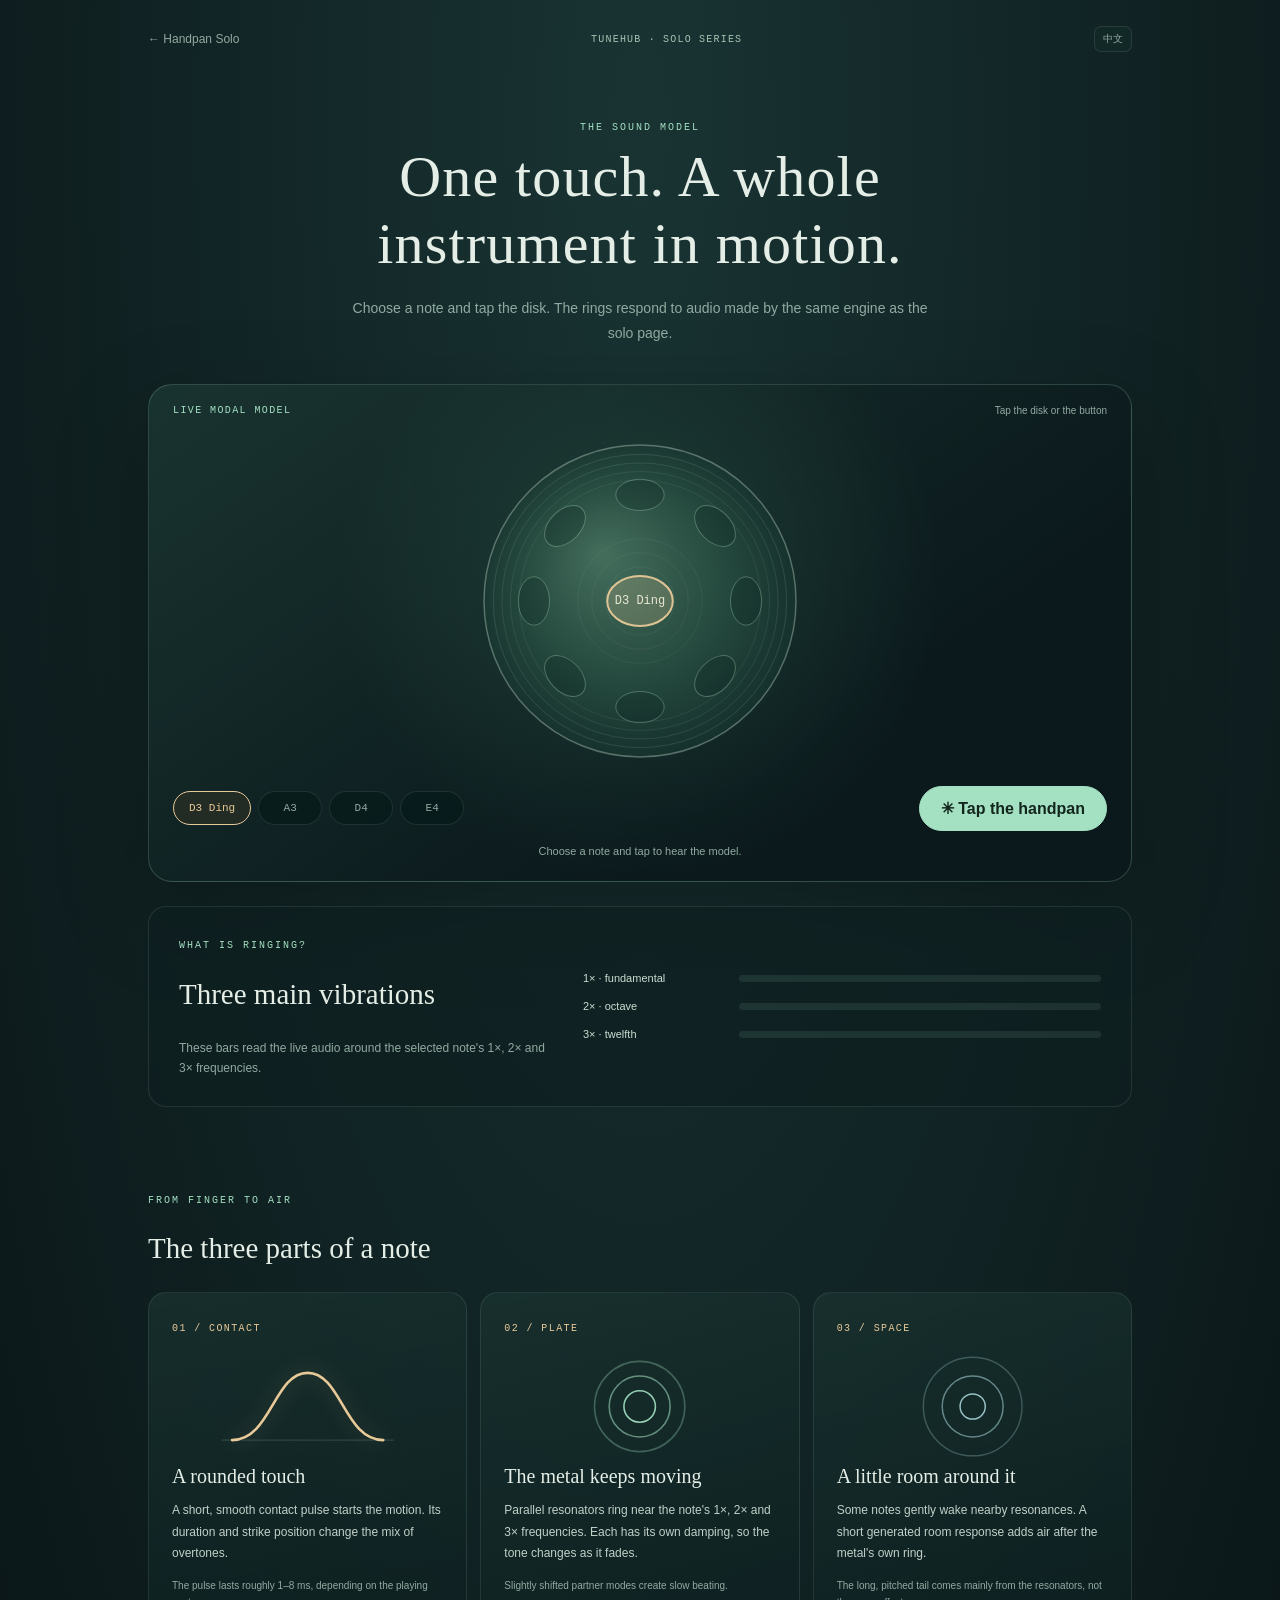
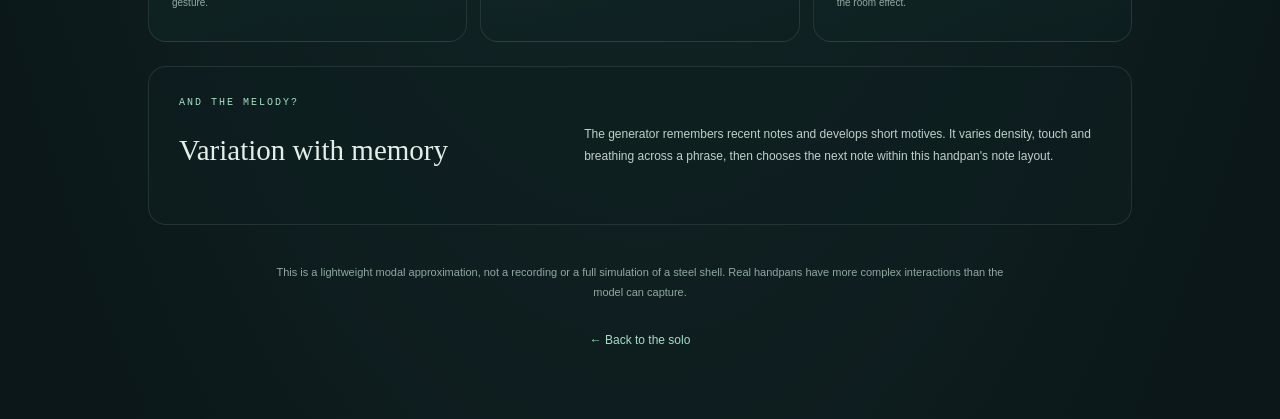
==== handpan-guide.html @ 487045a0 "feat: hanpan guide" ====
<!doctype html>
<html lang="en">
<head>
  <meta charset="utf-8">
  <meta name="viewport" content="width=device-width, initial-scale=1">
  <meta name="theme-color" content="#0b1719">
  <title>How the Handpan Sound Works · TuneHub</title>
  <link rel="stylesheet" href="./src/ui/handpan.css">
  <link rel="stylesheet" href="./src/ui/handpan-guide.css">
</head>
<body>
  <main class="handpan-app guide-app">
    <header class="topbar">
      <a class="back-link" id="guideBack" href="./handpan.html">← Handpan Solo</a>
      <span class="pack-mark" id="handpanSeries">TUNEHUB · SOLO SERIES</span>
      <button id="localeBtn" class="locale" type="button" title="Switch language to Chinese">中文</button>
    </header>

    <section class="guide-hero">
      <p class="eyebrow" id="guideEyebrow">THE SOUND MODEL</p>
      <h1 id="guideTitle">One touch. A whole instrument in motion.</h1>
      <p id="guideIntro">Tap a note below. The rings follow the sound produced by the same engine as the solo page.</p>
    </section>

    <section class="guide-lab" id="guideLab" aria-label="Interactive handpan synthesis illustration">
      <div class="guide-lab-top">
        <span id="guideLiveLabel">LIVE MODAL MODEL</span>
        <span id="guideLabHint">Tap the disk or the button</span>
      </div>
      <canvas id="guideViz" role="button" tabindex="0" aria-label="Tap the illustrated handpan to hear a synthesized note"></canvas>
      <div class="guide-lab-bottom">
        <div class="guide-note-picker" role="group" aria-label="Choose a handpan note">
          <button class="note-button active" type="button" data-midi="50" aria-pressed="true">D3 Ding</button>
          <button class="note-button" type="button" data-midi="57" aria-pressed="false">A3</button>
          <button class="note-button" type="button" data-midi="62" aria-pressed="false">D4</button>
          <button class="note-button" type="button" data-midi="64" aria-pressed="false">E4</button>
        </div>
        <button id="guideStrike" class="strike-button" type="button">✳ Tap the handpan</button>
      </div>
      <p class="guide-status" id="guideStatus" aria-live="polite">Choose a note and tap to hear the model.</p>
    </section>

    <section class="mode-panel" aria-labelledby="guideModesTitle">
      <div class="mode-copy">
        <div class="mode-heading">
          <span class="eyebrow" id="guideModesEyebrow">WHAT IS RINGING?</span>
          <h2 id="guideModesTitle">Three main vibrations</h2>
        </div>
        <p id="guideModesIntro">These bars read the live audio around the selected note's 1×, 2× and 3× frequencies.</p>
      </div>
      <div class="mode-meters">
        <div class="mode-meter"><span class="mode-name" id="guideModeOne">1× · fundamental</span><div class="meter-track"><div id="modeOneBar" class="meter-fill"></div></div></div>
        <div class="mode-meter"><span class="mode-name" id="guideModeTwo">2× · octave</span><div class="meter-track"><div id="modeTwoBar" class="meter-fill"></div></div></div>
        <div class="mode-meter"><span class="mode-name" id="guideModeThree">3× · twelfth</span><div class="meter-track"><div id="modeThreeBar" class="meter-fill"></div></div></div>
      </div>
    </section>

    <section class="guide-process" aria-labelledby="guideProcessTitle">
      <p class="eyebrow" id="guideProcessEyebrow">FROM FINGER TO AIR</p>
      <h2 id="guideProcessTitle">The three parts of a note</h2>
      <div class="process-grid">
        <article class="process-card">
          <span class="step-number" id="guideStepContact">01 / CONTACT</span>
          <svg class="step-art" viewBox="0 0 180 100" aria-hidden="true"><path class="art-axis" d="M8 82 H172"/><path class="art-pulse" d="M18 82 C55 82 58 18 90 18 S125 82 162 82"/></svg>
          <h3 id="guideContactTitle">A rounded touch</h3>
          <p id="guideContactBody">A short, smooth contact pulse starts the motion. Its duration and strike position change the mix of overtones.</p>
          <small id="guideContactDetail">The pulse lasts roughly 1–8 ms, depending on the playing gesture.</small>
        </article>
        <article class="process-card">
          <span class="step-number" id="guideStepPlate">02 / PLATE</span>
          <svg class="step-art" viewBox="0 0 180 100" aria-hidden="true"><circle class="art-mode art-mode-one" cx="90" cy="50" r="15"/><circle class="art-mode art-mode-two" cx="90" cy="50" r="29"/><circle class="art-mode art-mode-three" cx="90" cy="50" r="43"/></svg>
          <h3 id="guidePlateTitle">The metal keeps moving</h3>
          <p id="guidePlateBody">Parallel resonators ring near the note's 1×, 2× and 3× frequencies. Each has its own damping, so the tone changes as it fades.</p>
          <small id="guidePlateDetail">Slightly shifted partner modes create slow beating.</small>
        </article>
        <article class="process-card">
          <span class="step-number" id="guideStepSpace">03 / SPACE</span>
          <svg class="step-art" viewBox="0 0 180 100" aria-hidden="true"><circle class="art-space art-space-one" cx="90" cy="50" r="12"/><circle class="art-space art-space-two" cx="90" cy="50" r="29"/><circle class="art-space art-space-three" cx="90" cy="50" r="47"/></svg>
          <h3 id="guideSpaceTitle">A little room around it</h3>
          <p id="guideSpaceBody">Some notes gently wake nearby resonances. A short generated room response adds air after the metal's own ring.</p>
          <small id="guideSpaceDetail">The long, pitched tail comes mainly from the resonators, not the room effect.</small>
        </article>
      </div>
    </section>

    <section class="guide-note">
      <div><p class="eyebrow" id="guideMelodyEyebrow">AND THE MELODY?</p><h2 id="guideMelodyTitle">Variation with memory</h2></div>
      <p id="guideMelodyBody">The generator remembers recent notes and develops short motives. It varies density, touch and breathing across a phrase, then chooses the next note within the instrument's note layout.</p>
    </section>
    <p class="guide-caveat" id="guideCaveat">This is a lightweight modal approximation, not a recording or a full simulation of a steel shell. Real handpans have more complex interactions than the model can capture.</p>
    <a class="guide-return" id="guideReturn" href="./handpan.html">← Back to the solo</a>
  </main>
  <script type="module" src="./src/ui/handpan-guide.mjs"></script>
</body>
</html>
---- src/ui/handpan.css ----
:root {
  color-scheme: dark;
  --bg: #0b1719;
  --panel: #102023;
  --line: rgba(201, 232, 217, .11);
  --text: #e4eee6;
  --dim: #91aaa1;
  --mint: #a4e0c2;
  --gold: #e8c998;
}
* { box-sizing: border-box; }
body {
  margin: 0;
  min-height: 100vh;
  background: radial-gradient(ellipse at 50% 6%, #193333 0, var(--bg) 52rem);
  color: var(--text);
  font-family: "DM Sans", "PingFang SC", sans-serif;
}
button, input { font: inherit; }
button { color: inherit; cursor: pointer; }
.handpan-app { max-width: 820px; margin: 0 auto; padding: 26px 28px 44px; }
.topbar { display: flex; justify-content: space-between; align-items: center; color: var(--dim); font: 10px "DM Mono", monospace; letter-spacing: .12em; }
.back-link { color: var(--dim); text-decoration: none; letter-spacing: 0; font: 12px "DM Sans", sans-serif; }
.back-link:hover { color: var(--mint); }
.pack-mark { color: #a6c4b4; }
.top-actions { display: flex; align-items: center; gap: 14px; }
.guide-link { color: var(--mint); text-decoration: none; font: 11px "DM Sans", sans-serif; letter-spacing: 0; white-space: nowrap; }
.guide-link:hover { color: var(--gold); }
button.locale { padding: 5px 8px; border: 1px solid var(--line); border-radius: 7px; background: rgba(19, 42, 41, .8); color: var(--dim); font: 10px "DM Sans", sans-serif; letter-spacing: 0; }
.intro { text-align: center; padding: 54px 0 30px; }
.eyebrow { margin: 0 0 10px; color: var(--mint); font: 10px "DM Mono", monospace; letter-spacing: .2em; }
h1 { margin: 0; font: 500 clamp(42px, 8vw, 64px)/1.1 "Noto Serif SC", serif; letter-spacing: .04em; }
h1 span { color: var(--gold); font: 400 .58em "DM Sans", sans-serif; letter-spacing: .06em; }
.intro h1 span:first-child { color: var(--text); font: inherit; letter-spacing: inherit; }
.lede { margin: 14px 0 0; color: var(--dim); font: 14px "Noto Serif SC", serif; letter-spacing: .08em; }
.sound-stage { position: relative; height: 420px; overflow: hidden; border: 1px solid var(--line); border-radius: 22px; background: linear-gradient(145deg, rgba(28, 59, 55, .78), rgba(9, 20, 23, .95)); box-shadow: 0 24px 75px rgba(0, 0, 0, .2); }
.stage-glow { position: absolute; width: 390px; height: 390px; left: 50%; top: 50%; transform: translate(-50%, -50%); border-radius: 50%; background: rgba(138, 218, 177, .07); filter: blur(54px); pointer-events: none; }
#viz { position: relative; display: block; width: 100%; height: 100%; }
.stage-caption { position: absolute; left: 22px; right: 22px; bottom: 17px; display: flex; justify-content: space-between; color: #c3d4c9; font-size: 11px; pointer-events: none; }
#scaleName { font-family: "DM Mono", monospace; color: var(--gold); }
#pieceStats { color: var(--dim); }
.seed { position: absolute; top: 17px; right: 20px; color: rgba(212, 232, 219, .45); font: 9px "DM Mono", monospace; letter-spacing: .16em; }
.transport { display: flex; justify-content: center; align-items: center; gap: 12px; padding: 23px 0 34px; }
.transport button, .export-button { border: 1px solid var(--line); border-radius: 999px; background: rgba(19, 42, 41, .8); transition: .2s ease; }
.transport button:hover, .export-button:hover { border-color: rgba(164, 224, 194, .55); background: #183533; }
.play-button { width: 46px; height: 46px; color: #10211d; background: var(--mint) !important; border-color: var(--mint) !important; font-size: 16px; }
.play-button:hover { filter: brightness(1.08); }
.random-button { min-width: 170px; padding: 13px 22px; color: #12231d; background: var(--gold) !important; border-color: var(--gold) !important; font-weight: 700; }
.random-button:hover { filter: brightness(1.06); }
.random-button span { margin-right: 5px; }
.endless-button { min-width: 112px; padding: 12px 16px; color: var(--dim); font-size: 11px; }
.endless-button.active { border-color: var(--mint); background: rgba(40, 87, 72, .82); color: var(--mint); }
.controls { padding: 24px 30px 28px; border: 1px solid var(--line); border-radius: 18px; background: rgba(14, 31, 32, .7); }
.slider-control { display: block; margin-top: 23px; }
.slider-control:first-child { margin-top: 0; }
.slider-title, .slider-ends { display: flex; justify-content: space-between; align-items: center; }
.slider-title { font-size: 12px; }
.slider-title b { font-weight: 500; }
.slider-title output { color: var(--mint); font: 10px "DM Mono", monospace; }
input[type="range"] { width: 100%; height: 3px; margin: 13px 0 8px; accent-color: var(--mint); cursor: pointer; }
.slider-ends { color: #7d9990; font-size: 10px; }
footer { display: flex; flex-direction: column; align-items: center; gap: 10px; padding: 23px 0 0; }
.export-button { padding: 9px 19px; color: var(--dim); font-size: 11px; }
#hint { min-height: 16px; margin: 0; color: var(--dim); text-align: center; font-size: 11px; }
.disclaimer { margin: 0; color: rgba(145, 170, 161, .58); text-align: center; font-size: 10px; }
@media (max-width: 600px) {
  .handpan-app { padding: 18px 16px 32px; }
  .pack-mark { display: none; }
  .top-actions { gap: 10px; }
  .guide-link { font-size: 10px; }
  .intro { padding: 42px 0 24px; }
  .lede { font-size: 12px; }
  .sound-stage { height: 350px; border-radius: 16px; }
  .controls { padding: 21px 19px 24px; }
  .transport { gap: 8px; flex-wrap: wrap; }
  .random-button { min-width: 142px; padding-inline: 14px; }
  .endless-button { min-width: 100px; padding-inline: 12px; }
}
---- src/ui/handpan-guide.css ----
.guide-app { max-width: 1040px; padding-bottom: 72px; }
.guide-hero { max-width: 730px; margin: 0 auto; padding: 70px 0 38px; text-align: center; }
.guide-hero h1 { font-size: clamp(35px, 6vw, 58px); line-height: 1.16; letter-spacing: .02em; }
.guide-hero > p:last-child { max-width: 590px; margin: 18px auto 0; color: var(--dim); font-size: 14px; line-height: 1.8; }
.guide-lab { padding: 20px 24px 18px; border: 1px solid rgba(164, 224, 194, .22); border-radius: 24px; background: radial-gradient(circle at 50% 39%, rgba(54, 108, 88, .34), transparent 52%), linear-gradient(145deg, #193330, #0b191c 70%); box-shadow: 0 30px 90px rgba(0, 0, 0, .25); }
.guide-lab-top { display: flex; align-items: center; justify-content: space-between; gap: 16px; color: var(--mint); font: 10px "DM Mono", monospace; letter-spacing: .14em; }
.guide-lab-top span:last-child { color: var(--dim); font-family: "DM Sans", "PingFang SC", sans-serif; letter-spacing: 0; }
#guideViz { display: block; width: 100%; height: 370px; cursor: pointer; touch-action: manipulation; }
#guideViz:focus-visible, .guide-lab button:focus-visible, .guide-return:focus-visible { outline: 2px solid var(--gold); outline-offset: 3px; }
.guide-lab-bottom { display: flex; align-items: center; justify-content: space-between; gap: 18px; }
.guide-note-picker { display: flex; flex-wrap: wrap; gap: 7px; }
.note-button, .strike-button { border: 1px solid var(--line); border-radius: 999px; background: rgba(8, 28, 28, .82); }
.note-button { min-width: 64px; padding: 10px 15px; color: var(--dim); font: 11px "DM Mono", monospace; }
.note-button.active { border-color: var(--gold); color: var(--gold); background: rgba(90, 68, 35, .23); }
.note-button:hover { border-color: var(--gold); }
.strike-button { padding: 12px 21px; color: #13261d; background: var(--mint); border-color: var(--mint); font-weight: 700; white-space: nowrap; }
.strike-button:hover { filter: brightness(1.1); }
.guide-status { min-height: 18px; margin: 14px 0 0; color: var(--dim); font-size: 11px; text-align: center; }
.guide-status[data-kind="warn"] { color: #e9ad98; }
.mode-panel { display: grid; grid-template-columns: 1fr 1.4fr; gap: 34px; align-items: center; margin-top: 24px; padding: 27px 30px; border: 1px solid var(--line); border-radius: 18px; background: rgba(14, 31, 32, .72); }
.mode-heading .eyebrow { margin-bottom: 6px; }
.mode-heading h2, .guide-process h2, .guide-note h2 { font: 500 clamp(22px, 3vw, 29px)/1.3 "Noto Serif SC", serif; }
.mode-copy > p { margin: 12px 0 0; color: var(--dim); font-size: 12px; line-height: 1.7; }
.mode-meters { display: grid; gap: 16px; }
.mode-meter { display: grid; grid-template-columns: 142px 1fr; gap: 14px; align-items: center; }
.mode-name { color: #cbded1; font-size: 11px; }
.meter-track { height: 7px; overflow: hidden; border-radius: 99px; background: rgba(164, 224, 194, .1); }
.meter-fill { width: 0; height: 100%; border-radius: 99px; background: linear-gradient(90deg, #598c75, var(--mint)); transition: width .08s linear; }
#modeTwoBar { background: linear-gradient(90deg, #8d7859, var(--gold)); }
#modeThreeBar { background: linear-gradient(90deg, #678896, #acd8dc); }
.guide-process { margin-top: 88px; }
.guide-process > .eyebrow { margin-bottom: 6px; }
.process-grid { display: grid; grid-template-columns: repeat(3, minmax(0, 1fr)); gap: 13px; margin-top: 25px; }
.process-card { min-height: 350px; padding: 24px 23px 27px; border: 1px solid var(--line); border-radius: 18px; background: linear-gradient(165deg, rgba(26, 52, 49, .7), rgba(13, 31, 32, .75)); }
.step-number { color: var(--gold); font: 10px "DM Mono", monospace; letter-spacing: .14em; }
.step-art { display: block; width: 100%; height: 105px; margin: 19px auto 6px; }
.art-axis { fill: none; stroke: rgba(201, 232, 217, .15); stroke-width: 1; }
.art-pulse { fill: none; stroke: var(--gold); stroke-width: 2.5; stroke-linecap: round; filter: drop-shadow(0 0 10px rgba(232, 201, 152, .34)); }
.art-mode { fill: none; stroke: var(--mint); stroke-width: 1.5; }
.art-mode-one { opacity: .9; }
.art-mode-two { opacity: .56; }
.art-mode-three { opacity: .31; }
.art-space { fill: none; stroke: #acd8dc; stroke-width: 1.4; }
.art-space-one { opacity: .88; }
.art-space-two { opacity: .55; }
.art-space-three { opacity: .28; }
.process-card h3 { margin: 0 0 12px; font: 500 20px "Noto Serif SC", serif; }
.process-card p { margin: 0; color: #c1d0c8; font-size: 12px; line-height: 1.8; }
.process-card small { display: block; margin-top: 13px; color: var(--dim); font-size: 10px; line-height: 1.65; }
.guide-note { display: grid; grid-template-columns: 1fr 1.4fr; gap: 36px; align-items: center; margin-top: 24px; padding: 30px; border: 1px solid var(--line); border-radius: 18px; background: rgba(14, 31, 32, .72); }
.guide-note .eyebrow { margin-bottom: 6px; }
.guide-note p:last-child { margin: 0; color: #c1d0c8; font-size: 12px; line-height: 1.8; }
.guide-caveat { max-width: 760px; margin: 38px auto 0; color: var(--dim); font-size: 11px; line-height: 1.8; text-align: center; }
.guide-return { display: table; margin: 30px auto 0; color: var(--mint); font-size: 12px; text-decoration: none; }
.guide-return:hover { color: var(--gold); }
@media (max-width: 700px) {
  .guide-hero { padding: 52px 0 30px; }
  .guide-lab { padding: 18px 15px; }
  #guideViz { height: 320px; }
  .guide-lab-bottom { flex-direction: column; }
  .guide-note-picker { justify-content: center; }
  .mode-panel, .guide-note { grid-template-columns: 1fr; gap: 20px; padding: 23px; }
  .process-grid { grid-template-columns: 1fr; }
  .process-card { min-height: 0; }
  .guide-process { margin-top: 62px; }
}
@media (max-width: 390px) {
  .note-button { min-width: 55px; padding-inline: 10px; }
  .mode-meter { grid-template-columns: 110px 1fr; }
  .guide-lab-top span:last-child { display: none; }
}
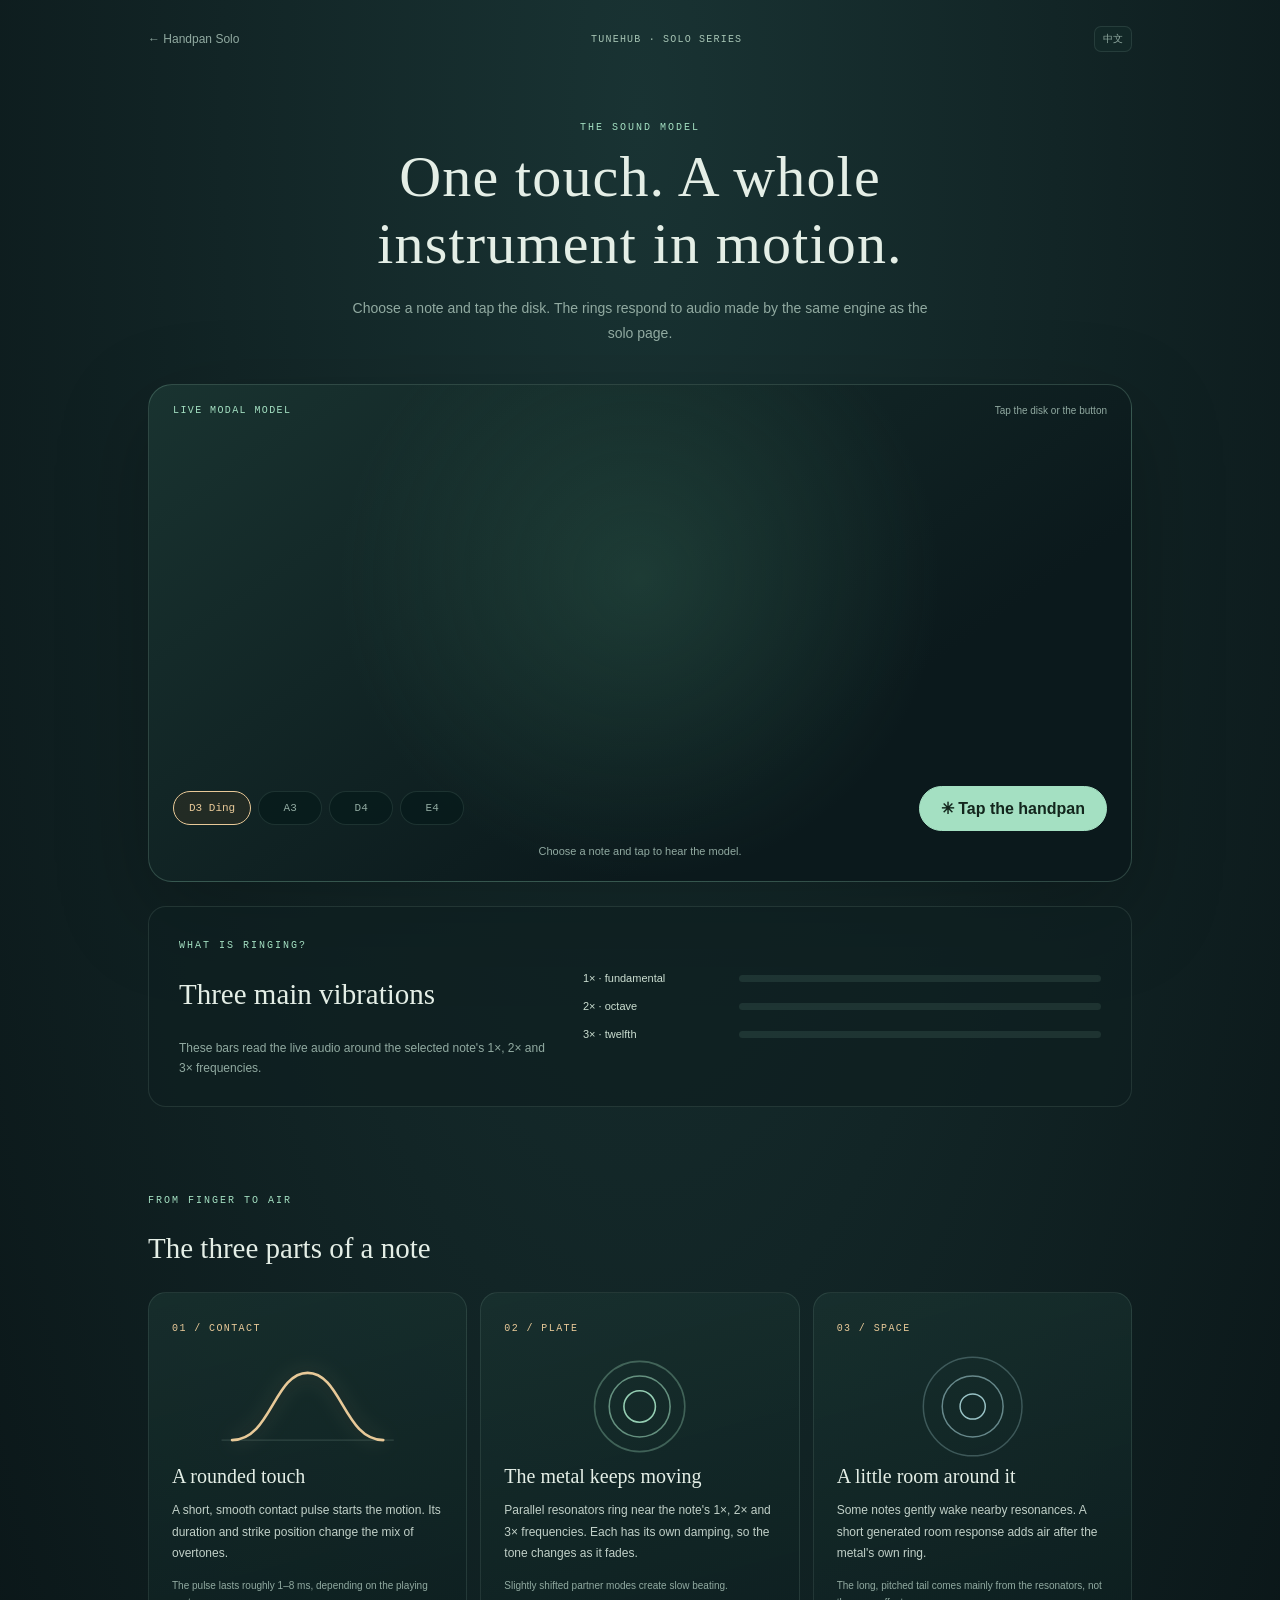
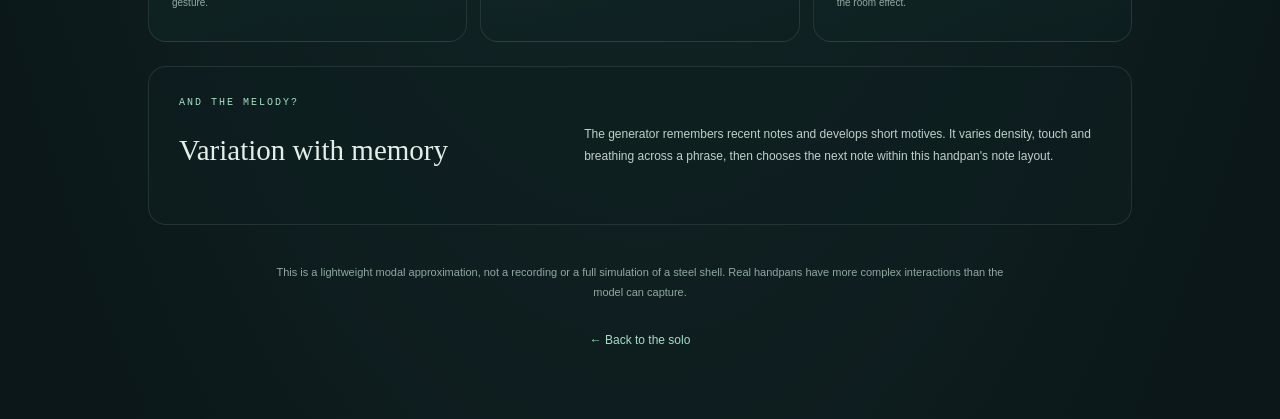
==== commit a149fcc4: "feat: PWA with offline support, screen-off playback, and CDN deploy tooling Turn TuneHub into an ins" ====
--- a/handpan-guide.html
+++ b/handpan-guide.html
@@ -2,9 +2,19 @@
 <html lang="en">
 <head>
   <meta charset="utf-8">
-  <meta name="viewport" content="width=device-width, initial-scale=1">
+  <meta name="viewport" content="width=device-width, initial-scale=1, viewport-fit=cover">
   <meta name="theme-color" content="#0b1719">
+  <meta name="color-scheme" content="dark">
   <title>How the Handpan Sound Works · TuneHub</title>
+  <meta name="description" content="An interactive look at how TuneHub synthesizes a handpan: contact pulse, plate resonances, and a little generated room.">
+  <link rel="manifest" href="./manifest.webmanifest">
+  <link rel="icon" type="image/svg+xml" href="./icons/icon.svg">
+  <link rel="icon" type="image/png" sizes="32x32" href="./icons/favicon-32.png">
+  <link rel="apple-touch-icon" href="./icons/apple-touch-icon.png">
+  <meta name="apple-mobile-web-app-capable" content="yes">
+  <meta name="mobile-web-app-capable" content="yes">
+  <meta name="apple-mobile-web-app-status-bar-style" content="black-translucent">
+  <meta name="apple-mobile-web-app-title" content="TuneHub">
   <link rel="stylesheet" href="./src/ui/handpan.css">
   <link rel="stylesheet" href="./src/ui/handpan-guide.css">
 </head>
